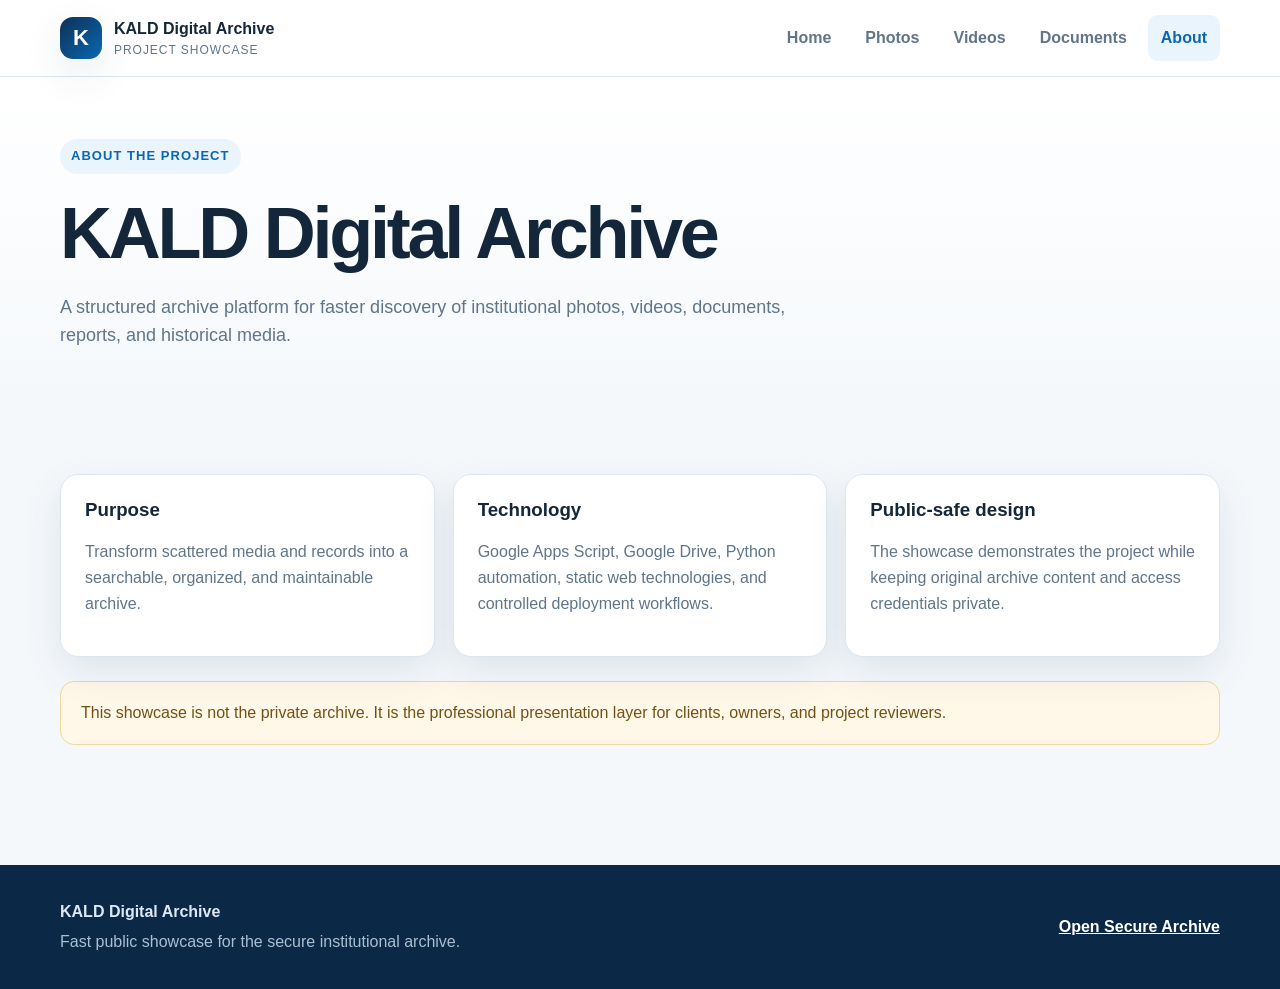
==== about.html @ 58171bec "Initial KALD Digital Archive showcase" ====
<!doctype html>
<html lang="en">
<head>
  <meta charset="utf-8">
  <meta name="viewport" content="width=device-width,initial-scale=1">
  <meta name="description" content="KALD Digital Archive showcase">
  <title>About | KALD Digital Archive</title>
  <link rel="stylesheet" href="assets/css/styles.css">
</head>
<body data-page="about">
  <header class="site-header">
    <div class="container header-inner">
      <a class="brand" href="index.html" aria-label="KALD Digital Archive home">
        <span class="brand-mark">K</span>
        <span>
          <strong>KALD Digital Archive</strong>
          <small>Project Showcase</small>
        </span>
      </a>
      <button class="menu-button" type="button" aria-label="Open navigation">Menu</button>
      <nav class="site-nav" aria-label="Primary navigation">
        <a class="nav-link" href="index.html">Home</a>
<a class="nav-link" href="photos.html">Photos</a>
<a class="nav-link" href="videos.html">Videos</a>
<a class="nav-link" href="documents.html">Documents</a>
<a class="nav-link active" href="about.html">About</a>
      </nav>
    </div>
  </header>

  <main>
    
<section class="page-hero">
  <div class="container">
    <span class="eyebrow">About the project</span>
    <h1>KALD Digital Archive</h1>
    <p>
      A structured archive platform for faster discovery of institutional
      photos, videos, documents, reports, and historical media.
    </p>
  </div>
</section>

<section class="section">
  <div class="container">
    <div class="card-grid">
      <article class="card">
        <h3>Purpose</h3>
        <p>Transform scattered media and records into a searchable, organized, and maintainable archive.</p>
      </article>
      <article class="card">
        <h3>Technology</h3>
        <p>Google Apps Script, Google Drive, Python automation, static web technologies, and controlled deployment workflows.</p>
      </article>
      <article class="card">
        <h3>Public-safe design</h3>
        <p>The showcase demonstrates the project while keeping original archive content and access credentials private.</p>
      </article>
    </div>
    <div class="notice" style="margin-top:24px">
      This showcase is not the private archive. It is the professional presentation layer for clients, owners, and project reviewers.
    </div>
  </div>
</section>

  </main>

  <footer class="site-footer">
    <div class="container footer-grid">
      <div>
        <strong>KALD Digital Archive</strong>
        <p>Fast public showcase for the secure institutional archive.</p>
      </div>
      <div class="footer-actions">
        <a href="https://script.google.com/macros/s/AKfycbwW3OZPoeqFUZtF19fAK_BtL3Je_IR1FO2zc8Ny5egVuiqsvaGQSi-m3NWZfXgU4O_o/exec" target="_blank" rel="noopener">Open Secure Archive</a>
      </div>
    </div>
  </footer>

  <script src="assets/js/app.js"></script>
</body>
</html>
---- assets/css/styles.css ----
:root{
  --bg:#f5f8fb;
  --surface:#ffffff;
  --text:#13263a;
  --muted:#60758a;
  --line:#dce6ef;
  --navy:#0c3156;
  --blue:#0a67b2;
  --blue-soft:#e9f4fc;
  --shadow:0 14px 38px rgba(17,54,86,.10);
  --radius:18px;
  font-family:Inter,Segoe UI,Arial,sans-serif;
}
*{box-sizing:border-box}
html{scroll-behavior:smooth}
body{margin:0;background:var(--bg);color:var(--text);line-height:1.6}
a{color:inherit}
.container{width:min(1160px,calc(100% - 32px));margin-inline:auto}
.site-header{position:sticky;top:0;z-index:20;background:rgba(255,255,255,.95);border-bottom:1px solid var(--line);backdrop-filter:blur(14px)}
.header-inner{min-height:76px;display:flex;align-items:center;gap:24px}
.brand{display:flex;align-items:center;gap:12px;text-decoration:none;margin-right:auto}
.brand-mark{width:42px;height:42px;border-radius:13px;display:grid;place-items:center;background:linear-gradient(135deg,var(--navy),var(--blue));color:#fff;font-size:22px;font-weight:800;box-shadow:var(--shadow)}
.brand strong,.brand small{display:block}
.brand small{color:var(--muted);font-size:12px;letter-spacing:.08em;text-transform:uppercase}
.site-nav{display:flex;gap:8px;align-items:center}
.nav-link{text-decoration:none;padding:10px 13px;border-radius:10px;color:var(--muted);font-weight:700}
.nav-link:hover,.nav-link.active{background:var(--blue-soft);color:var(--blue)}
.menu-button{display:none;border:1px solid var(--line);background:var(--surface);border-radius:10px;padding:9px 12px;font-weight:700}
.hero{padding:86px 0 64px;background:radial-gradient(circle at 85% 10%,#dcefff,transparent 34%),linear-gradient(180deg,#fff,#f5f8fb)}
.hero-grid{display:grid;grid-template-columns:1.2fr .8fr;gap:42px;align-items:center}
.eyebrow{display:inline-flex;align-items:center;gap:8px;padding:7px 11px;border-radius:999px;background:var(--blue-soft);color:var(--blue);font-size:13px;font-weight:800;text-transform:uppercase;letter-spacing:.08em}
h1,h2,h3{line-height:1.15;margin-top:0}
h1{font-size:clamp(42px,7vw,72px);letter-spacing:-.045em;margin:18px 0}
h2{font-size:clamp(30px,4vw,46px);letter-spacing:-.03em}
.hero p{font-size:19px;color:var(--muted);max-width:700px}
.actions{display:flex;flex-wrap:wrap;gap:12px;margin-top:28px}
.button{display:inline-flex;align-items:center;justify-content:center;min-height:46px;padding:11px 18px;border-radius:12px;text-decoration:none;font-weight:800;border:1px solid transparent}
.button.primary{background:var(--blue);color:#fff;box-shadow:0 12px 26px rgba(10,103,178,.24)}
.button.secondary{background:#fff;border-color:var(--line);color:var(--navy)}
.hero-panel{background:linear-gradient(145deg,var(--navy),#144f80);color:#fff;border-radius:28px;padding:28px;box-shadow:0 24px 60px rgba(12,49,86,.24)}
.hero-panel p{color:#dceaf7;font-size:15px}
.status-row{display:flex;align-items:center;justify-content:space-between;padding:14px 0;border-bottom:1px solid rgba(255,255,255,.14)}
.status-row:last-child{border-bottom:0}
.status-dot{width:10px;height:10px;border-radius:50%;background:#5ce0a0;box-shadow:0 0 0 6px rgba(92,224,160,.13)}
.section{padding:72px 0}
.section-heading{display:flex;justify-content:space-between;align-items:end;gap:24px;margin-bottom:28px}
.section-heading p{max-width:650px;color:var(--muted);margin:0}
.stats{display:grid;grid-template-columns:repeat(4,1fr);gap:16px}
.stat{background:var(--surface);border:1px solid var(--line);border-radius:var(--radius);padding:24px;box-shadow:var(--shadow)}
.stat strong{display:block;font-size:34px;color:var(--navy)}
.stat span{color:var(--muted);font-weight:700}
.card-grid{display:grid;grid-template-columns:repeat(3,1fr);gap:18px}
.card{background:var(--surface);border:1px solid var(--line);border-radius:var(--radius);padding:24px;box-shadow:var(--shadow)}
.card-icon{width:46px;height:46px;border-radius:14px;display:grid;place-items:center;background:var(--blue-soft);color:var(--blue);font-size:20px;font-weight:900;margin-bottom:18px}
.card p{color:var(--muted)}
.album-toolbar{display:flex;gap:12px;flex-wrap:wrap;margin-bottom:22px}
.search-input,.filter-select{min-height:46px;border:1px solid var(--line);border-radius:12px;background:#fff;padding:10px 13px;font:inherit}
.search-input{flex:1;min-width:240px}
.album-grid{display:grid;grid-template-columns:repeat(3,1fr);gap:18px}
.album-card{background:#fff;border:1px solid var(--line);border-radius:var(--radius);overflow:hidden;box-shadow:var(--shadow)}
.album-cover{min-height:160px;padding:24px;display:flex;align-items:end;background:linear-gradient(135deg,#0c3156,#0a67b2);color:#fff;position:relative}
.album-cover::after{content:"";position:absolute;inset:0;background:radial-gradient(circle at 80% 20%,rgba(255,255,255,.22),transparent 35%)}
.album-year{position:relative;z-index:1;font-weight:900;font-size:28px}
.album-body{padding:20px}
.album-body h3{margin-bottom:9px}
.meta{display:flex;gap:10px;flex-wrap:wrap;color:var(--muted);font-size:14px}
.badge{display:inline-flex;padding:5px 9px;border-radius:999px;background:var(--blue-soft);color:var(--blue);font-weight:800;font-size:12px}
.page-hero{padding:62px 0 34px;background:linear-gradient(180deg,#fff,var(--bg))}
.page-hero p{color:var(--muted);font-size:18px;max-width:760px}
.architecture{display:grid;grid-template-columns:repeat(4,1fr);gap:14px}
.arch-step{background:#fff;border:1px solid var(--line);border-radius:16px;padding:20px;text-align:center}
.arch-step strong{display:block;margin-bottom:7px}
.notice{padding:18px 20px;border-radius:14px;background:#fff7e8;border:1px solid #f1d79c;color:#725214}
.site-footer{background:#0b2946;color:#dce9f5;padding:34px 0;margin-top:48px}
.footer-grid{display:flex;justify-content:space-between;gap:24px;align-items:center}
.site-footer p{margin:5px 0 0;color:#a9bfd3}
.footer-actions a{color:#fff;font-weight:800}
.empty-state{grid-column:1/-1;padding:36px;text-align:center;background:#fff;border:1px dashed var(--line);border-radius:var(--radius);color:var(--muted)}
@media(max-width:900px){
  .hero-grid,.stats,.card-grid,.album-grid,.architecture{grid-template-columns:1fr 1fr}
  .hero-grid{grid-template-columns:1fr}
}
@media(max-width:680px){
  .header-inner{min-height:68px;flex-wrap:wrap;padding:10px 0}
  .menu-button{display:block}
  .site-nav{display:none;width:100%;padding-bottom:10px;flex-direction:column;align-items:stretch}
  .site-nav.open{display:flex}
  .nav-link{text-align:center}
  .stats,.card-grid,.album-grid,.architecture{grid-template-columns:1fr}
  .hero{padding-top:58px}
  h1{font-size:42px}
  .section{padding:52px 0}
  .section-heading,.footer-grid{align-items:flex-start;flex-direction:column}
}
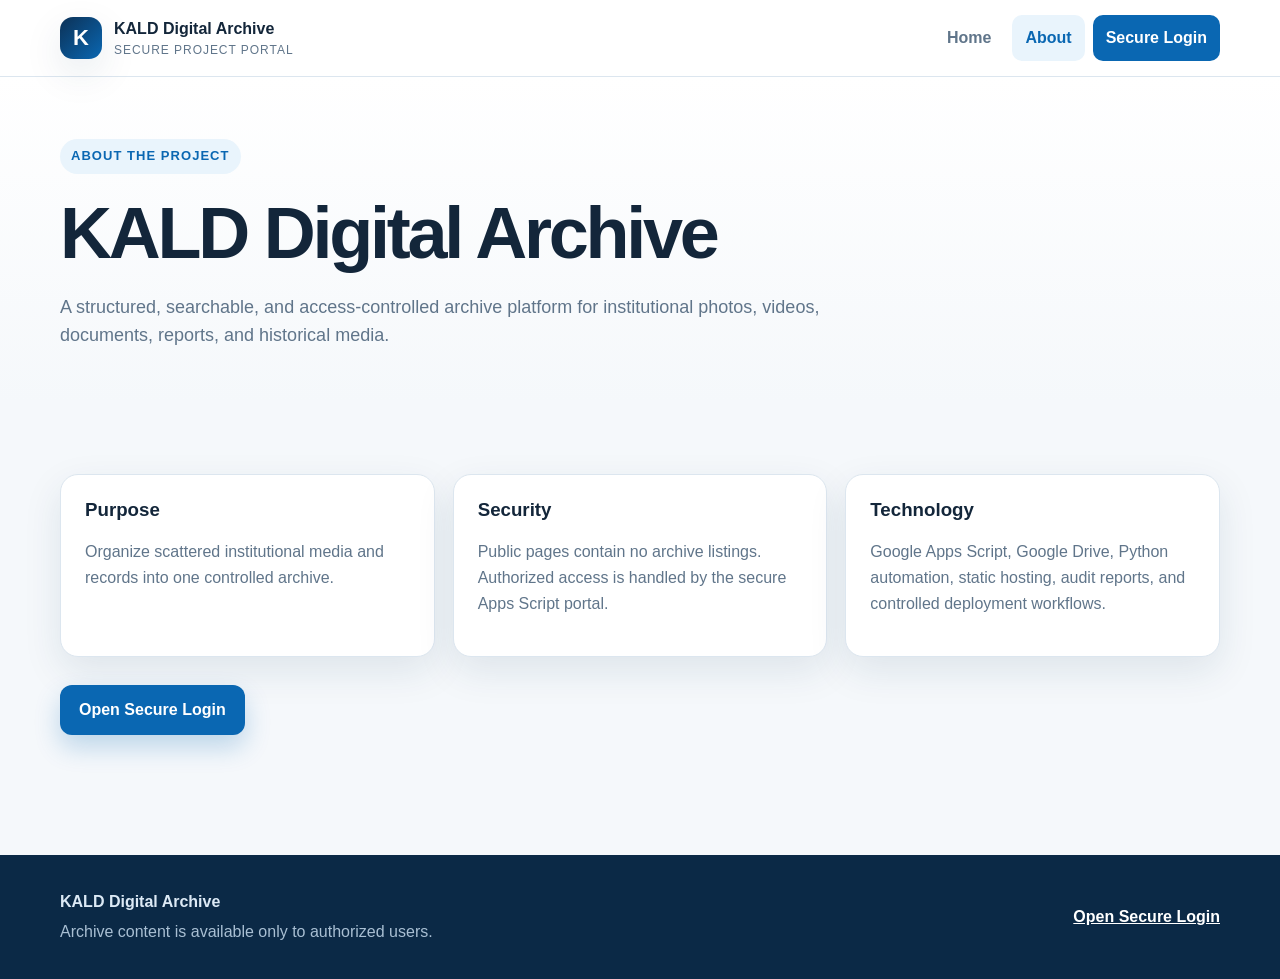
==== commit 989c7bb2: "Protect archive sections behind secure login" ====
--- a/about.html
+++ b/about.html
@@ -3,7 +3,8 @@
 <head>
   <meta charset="utf-8">
   <meta name="viewport" content="width=device-width,initial-scale=1">
-  <meta name="description" content="KALD Digital Archive showcase">
+  <meta name="description" content="KALD Digital Archive secure project portal">
+  <meta name="robots" content="index,follow">
   <title>About | KALD Digital Archive</title>
   <link rel="stylesheet" href="assets/css/styles.css">
 </head>
@@ -14,16 +15,18 @@
         <span class="brand-mark">K</span>
         <span>
           <strong>KALD Digital Archive</strong>
-          <small>Project Showcase</small>
+          <small>Secure Project Portal</small>
         </span>
       </a>
-      <button class="menu-button" type="button" aria-label="Open navigation">Menu</button>
+
+      <button class="menu-button" type="button" aria-label="Open navigation">
+        Menu
+      </button>
+
       <nav class="site-nav" aria-label="Primary navigation">
         <a class="nav-link" href="index.html">Home</a>
-<a class="nav-link" href="photos.html">Photos</a>
-<a class="nav-link" href="videos.html">Videos</a>
-<a class="nav-link" href="documents.html">Documents</a>
 <a class="nav-link active" href="about.html">About</a>
+<a class="nav-link secure-link" href="https://script.google.com/macros/s/AKfycbwW3OZPoeqFUZtF19fAK_BtL3Je_IR1FO2zc8Ny5egVuiqsvaGQSi-m3NWZfXgU4O_o/exec?view=admin" target="_blank" rel="noopener">Secure Login</a>
       </nav>
     </div>
   </header>
@@ -35,8 +38,8 @@
     <span class="eyebrow">About the project</span>
     <h1>KALD Digital Archive</h1>
     <p>
-      A structured archive platform for faster discovery of institutional
-      photos, videos, documents, reports, and historical media.
+      A structured, searchable, and access-controlled archive platform for
+      institutional photos, videos, documents, reports, and historical media.
     </p>
   </div>
 </section>
@@ -46,19 +49,32 @@
     <div class="card-grid">
       <article class="card">
         <h3>Purpose</h3>
-        <p>Transform scattered media and records into a searchable, organized, and maintainable archive.</p>
+        <p>
+          Organize scattered institutional media and records into one controlled archive.
+        </p>
       </article>
+
+      <article class="card">
+        <h3>Security</h3>
+        <p>
+          Public pages contain no archive listings. Authorized access is handled by
+          the secure Apps Script portal.
+        </p>
+      </article>
+
       <article class="card">
         <h3>Technology</h3>
-        <p>Google Apps Script, Google Drive, Python automation, static web technologies, and controlled deployment workflows.</p>
-      </article>
-      <article class="card">
-        <h3>Public-safe design</h3>
-        <p>The showcase demonstrates the project while keeping original archive content and access credentials private.</p>
+        <p>
+          Google Apps Script, Google Drive, Python automation, static hosting,
+          audit reports, and controlled deployment workflows.
+        </p>
       </article>
     </div>
-    <div class="notice" style="margin-top:24px">
-      This showcase is not the private archive. It is the professional presentation layer for clients, owners, and project reviewers.
+
+    <div class="actions">
+      <a class="button primary" href="https://script.google.com/macros/s/AKfycbwW3OZPoeqFUZtF19fAK_BtL3Je_IR1FO2zc8Ny5egVuiqsvaGQSi-m3NWZfXgU4O_o/exec?view=admin" target="_blank" rel="noopener">
+        Open Secure Login
+      </a>
     </div>
   </div>
 </section>
@@ -69,10 +85,12 @@
     <div class="container footer-grid">
       <div>
         <strong>KALD Digital Archive</strong>
-        <p>Fast public showcase for the secure institutional archive.</p>
+        <p>Archive content is available only to authorized users.</p>
       </div>
       <div class="footer-actions">
-        <a href="https://script.google.com/macros/s/AKfycbwW3OZPoeqFUZtF19fAK_BtL3Je_IR1FO2zc8Ny5egVuiqsvaGQSi-m3NWZfXgU4O_o/exec" target="_blank" rel="noopener">Open Secure Archive</a>
+        <a href="https://script.google.com/macros/s/AKfycbwW3OZPoeqFUZtF19fAK_BtL3Je_IR1FO2zc8Ny5egVuiqsvaGQSi-m3NWZfXgU4O_o/exec?view=admin" target="_blank" rel="noopener">
+          Open Secure Login
+        </a>
       </div>
     </div>
   </footer>
--- a/assets/css/styles.css
+++ b/assets/css/styles.css
@@ -92,3 +92,65 @@
   .section{padding:52px 0}
   .section-heading,.footer-grid{align-items:flex-start;flex-direction:column}
 }
+
+/* KALD secure public landing V1 */
+.secure-link{
+  background:var(--blue);
+  color:#fff !important;
+}
+.secure-link:hover{
+  background:var(--navy) !important;
+}
+.protected-page{
+  min-height:calc(100vh - 190px);
+  display:grid;
+  align-items:center;
+  padding:72px 0;
+  background:
+    radial-gradient(circle at 50% 0%,#dcefff,transparent 38%),
+    var(--bg);
+}
+.access-gate{
+  width:min(760px,100%);
+  margin-inline:auto;
+  padding:46px;
+  text-align:center;
+  background:#fff;
+  border:1px solid var(--line);
+  border-radius:28px;
+  box-shadow:var(--shadow);
+}
+.access-gate h1{
+  margin:18px 0;
+  font-size:clamp(36px,6vw,58px);
+}
+.access-gate p{
+  max-width:620px;
+  margin:0 auto 22px;
+  color:var(--muted);
+  font-size:18px;
+}
+.lock-symbol{
+  font-size:52px;
+  line-height:1;
+  margin-bottom:18px;
+}
+.lock-symbol.large{
+  font-size:72px;
+}
+.security-note{
+  margin:24px 0;
+  padding:16px 18px;
+  border:1px solid #cfe0ef;
+  border-radius:14px;
+  background:#f3f8fc;
+  color:#37566f;
+}
+.actions.centered{
+  justify-content:center;
+}
+@media(max-width:680px){
+  .access-gate{
+    padding:30px 20px;
+  }
+}
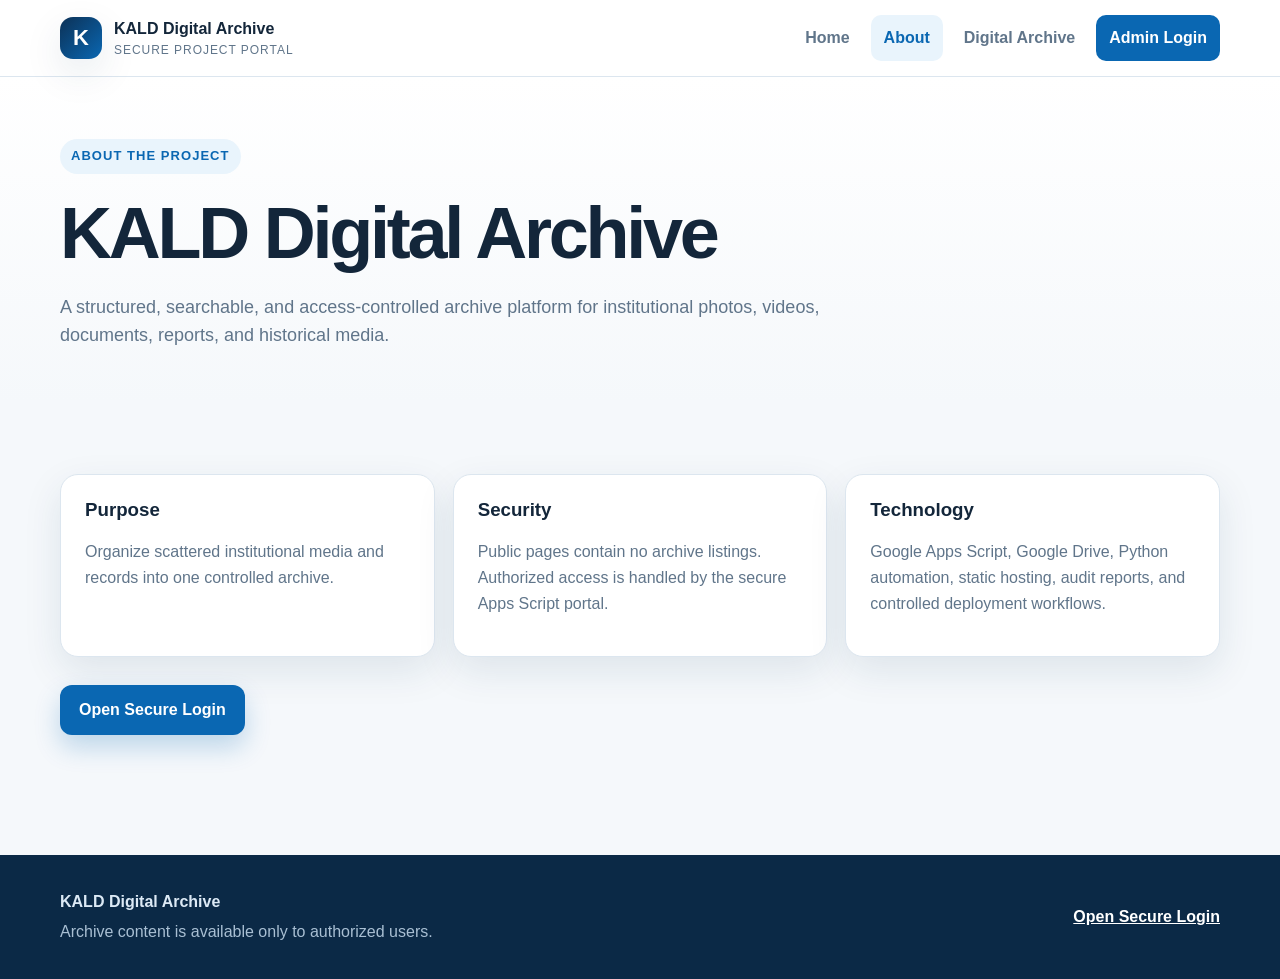
==== commit 84953850: "Update showcase for KALD Version 75 presentation" ====
--- a/about.html
+++ b/about.html
@@ -26,7 +26,8 @@
       <nav class="site-nav" aria-label="Primary navigation">
         <a class="nav-link" href="index.html">Home</a>
 <a class="nav-link active" href="about.html">About</a>
-<a class="nav-link secure-link" href="https://script.google.com/macros/s/AKfycbwW3OZPoeqFUZtF19fAK_BtL3Je_IR1FO2zc8Ny5egVuiqsvaGQSi-m3NWZfXgU4O_o/exec?view=admin" target="_blank" rel="noopener">Secure Login</a>
+<a class="nav-link archive-link" href="https://script.google.com/macros/s/AKfycbwW3OZPoeqFUZtF19fAK_BtL3Je_IR1FO2zc8Ny5egVuiqsvaGQSi-m3NWZfXgU4O_o/exec?view=v8-preview" target="_blank" rel="noopener">Digital Archive</a>
+        <a class="nav-link secure-link" href="https://script.google.com/macros/s/AKfycbwW3OZPoeqFUZtF19fAK_BtL3Je_IR1FO2zc8Ny5egVuiqsvaGQSi-m3NWZfXgU4O_o/exec?view=login" target="_blank" rel="noopener">Admin Login</a>
       </nav>
     </div>
   </header>
@@ -72,7 +73,7 @@
     </div>
 
     <div class="actions">
-      <a class="button primary" href="https://script.google.com/macros/s/AKfycbwW3OZPoeqFUZtF19fAK_BtL3Je_IR1FO2zc8Ny5egVuiqsvaGQSi-m3NWZfXgU4O_o/exec?view=admin" target="_blank" rel="noopener">
+      <a class="button primary" href="https://script.google.com/macros/s/AKfycbwW3OZPoeqFUZtF19fAK_BtL3Je_IR1FO2zc8Ny5egVuiqsvaGQSi-m3NWZfXgU4O_o/exec?view=login" target="_blank" rel="noopener">
         Open Secure Login
       </a>
     </div>
@@ -88,7 +89,7 @@
         <p>Archive content is available only to authorized users.</p>
       </div>
       <div class="footer-actions">
-        <a href="https://script.google.com/macros/s/AKfycbwW3OZPoeqFUZtF19fAK_BtL3Je_IR1FO2zc8Ny5egVuiqsvaGQSi-m3NWZfXgU4O_o/exec?view=admin" target="_blank" rel="noopener">
+        <a href="https://script.google.com/macros/s/AKfycbwW3OZPoeqFUZtF19fAK_BtL3Je_IR1FO2zc8Ny5egVuiqsvaGQSi-m3NWZfXgU4O_o/exec?view=login" target="_blank" rel="noopener">
           Open Secure Login
         </a>
       </div>
